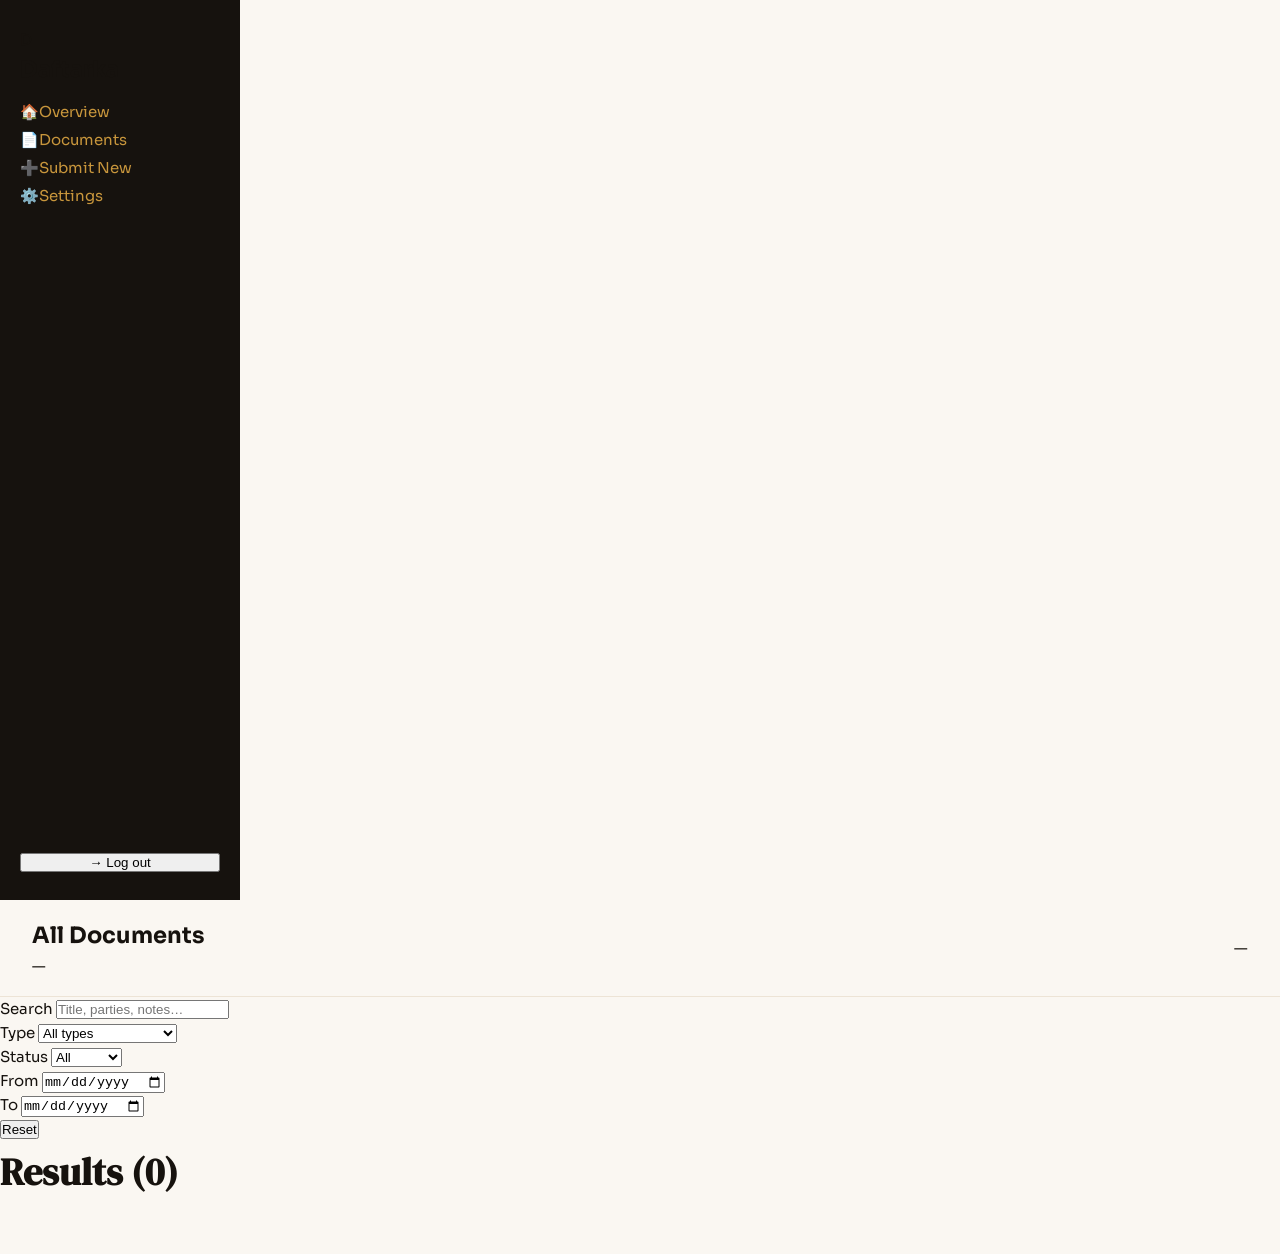
==== pages/documents.html @ 11930d3c "adding new feture" ====
<!DOCTYPE html>
<html lang="en">
<head>
  <meta charset="UTF-8" />
  <meta name="viewport" content="width=device-width, initial-scale=1.0" />
  <title>Documents — Daftarka</title>

  <link rel="preconnect" href="https://fonts.googleapis.com">
  <link rel="preconnect" href="https://fonts.gstatic.com" crossorigin>
  <link href="https://fonts.googleapis.com/css2?family=DM+Serif+Display&family=Sora:wght@300;400;500;600;700&display=swap" rel="stylesheet">

  <link rel="stylesheet" href="../styles/style.css" />
</head>
<body class="dash-body">

  <!-- SIDEBAR -->
  <aside class="sidebar">
    <div class="sidebar-brand">
      <div class="brand-logo">D</div>
      <h1 class="brand-name">Daftarka</h1>
    </div>

    <nav class="sidebar-nav">
      <a href="dashboard.html" data-nav="overview" class="nav-link">
        <span class="nav-icon">🏠</span><span>Overview</span>
      </a>
      <a href="documents.html" data-nav="documents" class="nav-link active">
        <span class="nav-icon">📄</span><span>Documents</span>
      </a>
      <a href="#" data-nav="submit" class="nav-link">
        <span class="nav-icon">➕</span><span>Submit New</span>
      </a>
      <a href="settings.html" data-nav="settings" class="nav-link">
        <span class="nav-icon">⚙️</span><span>Settings</span>
      </a>
    </nav>

    <button id="logout-btn" class="logout-btn">→ Log out</button>
  </aside>

  <!-- MAIN -->
  <main class="dash-main">
    <header class="dash-topbar">
      <div>
        <h2 class="dash-page-title">All Documents</h2>
        <p class="dash-page-sub" id="dash-office-name">—</p>
      </div>
      <div class="topbar-avatar" id="dash-avatar">—</div>
    </header>

    <!-- FILTERS -->
    <section class="filters-bar">
      <div class="filter-group">
        <label for="filter-search">Search</label>
        <input type="text" id="filter-search" placeholder="Title, parties, notes…" />
      </div>

      <div class="filter-group">
        <label for="filter-type">Type</label>
        <select id="filter-type">
          <option value="">All types</option>
          <option>Land Transfer</option>
          <option>Marriage Certificate</option>
          <option>Power of Attorney</option>
          <option>Affidavit</option>
          <option>Sale Agreement</option>
          <option>Will</option>
          <option>Other</option>
        </select>
      </div>

      <div class="filter-group">
        <label for="filter-status">Status</label>
        <select id="filter-status">
          <option value="">All</option>
          <option>Verified</option>
          <option>Pending</option>
        </select>
      </div>

      <div class="filter-group">
        <label for="filter-from">From</label>
        <input type="date" id="filter-from" />
      </div>

      <div class="filter-group">
        <label for="filter-to">To</label>
        <input type="date" id="filter-to" />
      </div>

      <button id="filter-reset" class="btn-secondary">Reset</button>
    </section>

    <!-- RESULTS -->
    <section class="dash-section">
      <div class="section-header">
        <h3 class="section-title">Results <span id="result-count" class="result-count">(0)</span></h3>
      </div>
      <div id="doc-list-body"></div>
    </section>
  </main>

  <!-- SCRIPTS -->
  <script src="../scripts/storage.js"></script>
  <script src="../scripts/file-storage.js"></script>
  <script src="../scripts/documents.js"></script>
</body>
</html>
---- styles/style.css ----
/* ============================================================
   DAFTARKA — Somalia Notary Portal
   Design: warm sand + deep ink, editorial & trustworthy
   ============================================================ */

/* --- VARIABLES ------------------------------------------- */
:root {
  --ink:        #16120e;
  --ink-soft:   #4a3f35;
  --sand:       #f5efe6;
  --sand-dark:  #ede4d6;
  --cream:      #faf7f2;
  --gold:       #c8963c;
  --gold-light: #f0d9a8;
  --rust:       #b5451b;
  --green:      #2d7a51;
  --green-pale: #d4eddf;
  --amber-pale: #fef3dc;
  --white:      #ffffff;
  --shadow-sm:  0 1px 3px rgba(22,18,14,.08);
  --shadow-md:  0 4px 16px rgba(22,18,14,.10);
  --shadow-lg:  0 8px 32px rgba(22,18,14,.13);
  --radius:     12px;
  --radius-lg:  18px;
  --font-body:  'Sora', sans-serif;
  --font-serif: 'DM Serif Display', serif;
  --transition: 180ms ease;
}

/* --- RESET & BASE --------------------------------------- */
*, *::before, *::after { box-sizing: border-box; margin: 0; padding: 0; }

html { scroll-behavior: smooth; }

body {
  font-family: var(--font-body);
  font-size: 15px;
  color: var(--ink);
  background: var(--cream);
  line-height: 1.6;
  -webkit-font-smoothing: antialiased;
}

a { color: var(--gold); text-decoration: none; transition: opacity var(--transition); }
a:hover { opacity: .75; }

img, svg { display: block; max-width: 100%; }

/* --- UTILITY -------------------------------------------- */
.container {
  max-width: 1100px;
  margin: 0 auto;
  padding: 0 32px;
}

/* --- BUTTONS -------------------------------------------- */
.btn {
  display: inline-flex;
  align-items: center;
  gap: 8px;
  padding: 10px 22px;
  border-radius: 8px;
  font-family: var(--font-body);
  font-size: 14px;
  font-weight: 600;
  cursor: pointer;
  border: none;
  transition: all var(--transition);
  text-decoration: none;
  white-space: nowrap;
}

.btn-primary {
  background: var(--ink);
  color: var(--white);
}
.btn-primary:hover {
  background: #2c2218;
  opacity: 1;
  transform: translateY(-1px);
  box-shadow: var(--shadow-md);
}

.btn-ghost {
  background: transparent;
  color: var(--ink);
  border: 1.5px solid rgba(22,18,14,.18);
}
.btn-ghost:hover {
  background: var(--sand);
  opacity: 1;
}

.btn-lg { padding: 13px 28px; font-size: 15px; border-radius: 10px; }
.btn-full { width: 100%; justify-content: center; }

/* --- LOGO ----------------------------------------------- */
.nav-logo {
  display: inline-flex;
  align-items: center;
  gap: 10px;
  text-decoration: none;
  opacity: 1 !important;
}

.logo-mark {
  width: 36px;
  height: 36px;
  background: var(--ink);
  color: var(--white);
  border-radius: 9px;
  display: flex;
  align-items: center;
  justify-content: center;
  font-weight: 800;
  font-size: 18px;
  flex-shrink: 0;
}

.logo-text {
  font-family: var(--font-serif);
  font-size: 22px;
  color: var(--ink);
  letter-spacing: -.3px;
}

/* ============================================================
   HOME PAGE
   ============================================================ */

.home-page { background: var(--cream); }

/* NAV */
.nav {
  position: sticky;
  top: 0;
  z-index: 100;
  background: rgba(250,247,242,.88);
  backdrop-filter: blur(12px);
  border-bottom: 1px solid rgba(22,18,14,.08);
}

.nav-inner {
  max-width: 1100px;
  margin: 0 auto;
  padding: 0 32px;
  height: 64px;
  display: flex;
  align-items: center;
  justify-content: space-between;
}

.nav-links {
  display: flex;
  align-items: center;
  gap: 24px;
}

.nav-links a:not(.btn) {
  color: var(--ink-soft);
  font-size: 14px;
  font-weight: 500;
}

/* HERO */
.hero {
  min-height: calc(100vh - 64px);
  display: grid;
  grid-template-columns: 1fr 1fr;
  align-items: center;
  gap: 40px;
  max-width: 1100px;
  margin: 0 auto;
  padding: 80px 32px;
  position: relative;
}

.hero-bg-grid {
  position: fixed;
  inset: 0;
  background-image:
    linear-gradient(rgba(22,18,14,.04) 1px, transparent 1px),
    linear-gradient(90deg, rgba(22,18,14,.04) 1px, transparent 1px);
  background-size: 40px 40px;
  pointer-events: none;
  z-index: 0;
}

.hero-inner {
  position: relative;
  z-index: 1;
}

.hero-badge {
  display: inline-flex;
  align-items: center;
  gap: 8px;
  background: var(--sand);
  border: 1px solid var(--sand-dark);
  border-radius: 999px;
  padding: 6px 16px;
  font-size: 13px;
  font-weight: 600;
  color: var(--ink-soft);
  margin-bottom: 28px;
  animation: fadeUp .5s ease both;
}

.hero-headline {
  font-family: var(--font-serif);
  font-size: clamp(36px, 4.5vw, 58px);
  line-height: 1.1;
  color: var(--ink);
  margin-bottom: 22px;
  animation: fadeUp .5s .1s ease both;
}

.hero-headline em {
  color: var(--gold);
  font-style: italic;
}

.hero-sub {
  font-size: 17px;
  color: var(--ink-soft);
  max-width: 480px;
  line-height: 1.7;
  margin-bottom: 36px;
  animation: fadeUp .5s .2s ease both;
}

.hero-actions {
  display: flex;
  gap: 14px;
  flex-wrap: wrap;
  margin-bottom: 48px;
  animation: fadeUp .5s .3s ease both;
}

.hero-stat-row {
  display: flex;
  align-items: center;
  gap: 24px;
  animation: fadeUp .5s .4s ease both;
}

.hero-stat strong {
  display: block;
  font-size: 20px;
  font-weight: 700;
  color: var(--ink);
}

.hero-stat span {
  font-size: 12px;
  color: var(--ink-soft);
  text-transform: uppercase;
  letter-spacing: .05em;
}

.hero-stat-divider {
  width: 1px;
  height: 32px;
  background: rgba(22,18,14,.12);
}

/* HERO VISUAL */
.hero-visual {
  position: relative;
  z-index: 1;
  display: flex;
  flex-direction: column;
  gap: 16px;
  animation: fadeUp .5s .2s ease both;
}

.doc-card {
  background: var(--white);
  border: 1px solid var(--sand-dark);
  border-radius: var(--radius);
  padding: 18px 20px;
  display: flex;
  align-items: center;
  gap: 14px;
  box-shadow: var(--shadow-sm);
  transition: transform var(--transition), box-shadow var(--transition);
}

.doc-card:hover {
  transform: translateX(4px);
  box-shadow: var(--shadow-md);
}

.doc-card-1 { margin-left: 0; }
.doc-card-2 { margin-left: 24px; }
.doc-card-3 { margin-left: 48px; }

.doc-card-icon {
  font-size: 26px;
  flex-shrink: 0;
}

.doc-card-info {
  display: flex;
  flex-direction: column;
  flex: 1;
}

.doc-name {
  font-size: 14px;
  font-weight: 600;
  color: var(--ink);
}

.doc-meta {
  font-size: 12px;
  color: var(--ink-soft);
}

.doc-badge {
  font-size: 11px;
  font-weight: 700;
  padding: 4px 10px;
  border-radius: 999px;
  text-transform: uppercase;
  letter-spacing: .05em;
  flex-shrink: 0;
}

.doc-badge.verified {
  background: var(--green-pale);
  color: var(--green);
}

.doc-badge.pending {
  background: var(--amber-pale);
  color: #a06c00;
}

/* PROBLEM SECTION */
.problem-section {
  background: var(--sand);
  padding: 100px 0;
}

.section-label {
  font-size: 12px;
  font-weight: 700;
  text-transform: uppercase;
  letter-spacing: .1em;
  color: var(--gold);
  margin-bottom: 14px;
}

.section-title {
  font-family: var(--font-serif);
  font-size: clamp(28px, 3vw, 42px);
  color: var(--ink);
  margin-bottom: 52px;
}

.problem-grid {
  display: grid;
  grid-template-columns: repeat(3, 1fr);
  gap: 28px;
}

.problem-card {
  background: var(--white);
  border-radius: var(--radius-lg);
  padding: 32px 28px;
  box-shadow: var(--shadow-sm);
  transition: transform var(--transition), box-shadow var(--transition);
}

.problem-card:hover {
  transform: translateY(-4px);
  box-shadow: var(--shadow-md);
}

.problem-icon {
  font-size: 32px;
  margin-bottom: 16px;
}

.problem-card h3 {
  font-size: 17px;
  font-weight: 700;
  margin-bottom: 10px;
}

.problem-card p {
  font-size: 14px;
  color: var(--ink-soft);
  line-height: 1.7;
}

/* HOW IT WORKS */
.how-section {
  padding: 100px 0;
}

.steps {
  display: flex;
  align-items: flex-start;
  gap: 16px;
  margin-bottom: 56px;
}

.step {
  flex: 1;
  background: var(--white);
  border: 1px solid var(--sand-dark);
  border-radius: var(--radius-lg);
  padding: 32px 28px;
}

.step-number {
  font-family: var(--font-serif);
  font-size: 44px;
  color: var(--gold-light);
  line-height: 1;
  margin-bottom: 16px;
}

.step h3 {
  font-size: 17px;
  font-weight: 700;
  margin-bottom: 10px;
}

.step p {
  font-size: 14px;
  color: var(--ink-soft);
  line-height: 1.7;
}

.step-arrow {
  font-size: 24px;
  color: var(--sand-dark);
  padding-top: 40px;
  flex-shrink: 0;
}

.how-cta {
  text-align: center;
}

/* FOOTER */
.footer {
  background: var(--ink);
  padding: 40px 0;
}

.footer-inner {
  display: flex;
  align-items: center;
  justify-content: space-between;
  gap: 24px;
  flex-wrap: wrap;
}

.footer .logo-text,
.footer .logo-mark {
  color: var(--sand);
}

.footer .logo-mark {
  background: rgba(255,255,255,.12);
}

.footer-copy {
  font-size: 13px;
  color: rgba(245,239,230,.45);
}

/* ============================================================
   AUTH PAGES (SIGNUP / LOGIN)
   ============================================================ */

.auth-page {
  background: var(--sand);
  min-height: 100vh;
}

.auth-layout {
  display: grid;
  grid-template-columns: 1fr 1fr;
  min-height: 100vh;
}

/* Left panel */
.auth-panel-left {
  background: var(--ink);
  padding: 48px;
  display: flex;
  flex-direction: column;
  gap: 40px;
  position: sticky;
  top: 0;
  height: 100vh;
}

.auth-panel-left .logo-text { color: var(--sand); }
.auth-panel-left .logo-mark { background: rgba(255,255,255,.12); color: var(--sand); }

.auth-panel-body {
  flex: 1;
  display: flex;
  flex-direction: column;
  justify-content: center;
}

.auth-panel-title {
  font-family: var(--font-serif);
  font-size: clamp(26px, 2.5vw, 36px);
  color: var(--sand);
  line-height: 1.25;
  margin-bottom: 32px;
}

.auth-panel-desc {
  font-size: 15px;
  color: rgba(245,239,230,.65);
  line-height: 1.7;
}

.auth-benefits {
  list-style: none;
  display: flex;
  flex-direction: column;
  gap: 16px;
}

.auth-benefits li {
  display: flex;
  align-items: center;
  gap: 12px;
  color: rgba(245,239,230,.85);
  font-size: 14px;
}

.benefit-icon {
  width: 22px;
  height: 22px;
  background: rgba(200,150,60,.25);
  color: var(--gold-light);
  border-radius: 50%;
  display: flex;
  align-items: center;
  justify-content: center;
  font-size: 12px;
  font-weight: 700;
  flex-shrink: 0;
}

.auth-panel-quote {
  border-top: 1px solid rgba(245,239,230,.12);
  padding-top: 32px;
}

.auth-panel-quote p {
  font-family: var(--font-serif);
  font-style: italic;
  font-size: 16px;
  color: rgba(245,239,230,.75);
  margin-bottom: 8px;
}

.auth-panel-quote span {
  font-size: 12px;
  color: rgba(245,239,230,.4);
}

/* Right panel */
.auth-panel-right {
  background: var(--cream);
  display: flex;
  align-items: center;
  justify-content: center;
  padding: 48px;
  overflow-y: auto;
}

.auth-form-wrap {
  width: 100%;
  max-width: 440px;
}

.auth-title {
  font-family: var(--font-serif);
  font-size: 32px;
  color: var(--ink);
  margin-bottom: 8px;
}

.auth-sub {
  font-size: 14px;
  color: var(--ink-soft);
  margin-bottom: 36px;
}

.auth-switch {
  text-align: center;
  margin-top: 24px;
  font-size: 14px;
  color: var(--ink-soft);
}

/* FORMS */
.form-row {
  margin-bottom: 20px;
}

.form-row-two {
  display: grid;
  grid-template-columns: 1fr 1fr;
  gap: 16px;
}

.form-group {
  display: flex;
  flex-direction: column;
  gap: 6px;
}

.form-group label {
  font-size: 13px;
  font-weight: 600;
  color: var(--ink);
}

.form-group input,
.form-group select,
.form-group textarea {
  padding: 11px 14px;
  border: 1.5px solid var(--sand-dark);
  border-radius: 8px;
  font-family: var(--font-body);
  font-size: 14px;
  color: var(--ink);
  background: var(--white);
  transition: border-color var(--transition), box-shadow var(--transition);
  width: 100%;
  outline: none;
}

.form-group input:focus,
.form-group select:focus,
.form-group textarea:focus {
  border-color: var(--ink);
  box-shadow: 0 0 0 3px rgba(22,18,14,.06);
}

.form-group input.has-error,
.form-group select.has-error {
  border-color: var(--rust);
}

.form-group textarea {
  resize: vertical;
}

.form-group .optional {
  font-weight: 400;
  color: var(--ink-soft);
}

.input-with-toggle {
  position: relative;
}

.input-with-toggle input {
  padding-right: 44px;
}

.toggle-password {
  position: absolute;
  right: 12px;
  top: 50%;
  transform: translateY(-50%);
  background: none;
  border: none;
  cursor: pointer;
  font-size: 16px;
  opacity: .5;
  transition: opacity var(--transition);
  padding: 4px;
}

.toggle-password:hover { opacity: 1; }

.field-error {
  font-size: 12px;
  color: var(--rust);
  min-height: 16px;
}

.form-message {
  padding: 12px 16px;
  border-radius: 8px;
  font-size: 14px;
  margin-bottom: 24px;
}

.form-message-error {
  background: #fdecea;
  color: var(--rust);
  border: 1px solid #f5c6c0;
}

.form-message-success {
  background: var(--green-pale);
  color: var(--green);
  border: 1px solid #b5dfc8;
}

/* Spinner */
.spinner {
  display: inline-block;
  width: 16px;
  height: 16px;
  border: 2px solid rgba(255,255,255,.3);
  border-top-color: var(--white);
  border-radius: 50%;
  animation: spin .6s linear infinite;
}

/* ============================================================
   DASHBOARD
   ============================================================ */

.dashboard-page {
  display: flex;
  background: var(--sand);
  min-height: 100vh;
}

/* SIDEBAR */
.sidebar {
  width: 240px;
  background: var(--ink);
  display: flex;
  flex-direction: column;
  padding: 28px 20px;
  position: sticky;
  top: 0;
  height: 100vh;
  flex-shrink: 0;
  gap: 12px;
}

.sidebar-logo { margin-bottom: 20px; }
.sidebar .logo-text { color: var(--sand); font-size: 19px; }
.sidebar .logo-mark { background: rgba(255,255,255,.1); color: var(--sand); width: 30px; height: 30px; font-size: 15px; }

.sidebar-nav {
  display: flex;
  flex-direction: column;
  gap: 4px;
  flex: 1;
}

.sidebar-link {
  display: flex;
  align-items: center;
  gap: 10px;
  padding: 10px 14px;
  border-radius: 8px;
  font-size: 13.5px;
  font-weight: 500;
  color: rgba(245,239,230,.55);
  text-decoration: none;
  transition: all var(--transition);
}

.sidebar-link:hover {
  background: rgba(245,239,230,.07);
  color: rgba(245,239,230,.9);
  opacity: 1;
}

.sidebar-link.active {
  background: rgba(245,239,230,.12);
  color: var(--sand);
}

.sidebar-icon { font-size: 16px; }

.btn-logout {
  display: flex;
  align-items: center;
  gap: 8px;
  padding: 10px 14px;
  border-radius: 8px;
  font-size: 13px;
  font-weight: 500;
  color: rgba(245,239,230,.35);
  background: none;
  border: none;
  cursor: pointer;
  transition: all var(--transition);
  font-family: var(--font-body);
  width: 100%;
}

.btn-logout:hover {
  background: rgba(181,69,27,.15);
  color: #f08060;
}

/* MAIN */
.dashboard-main {
  flex: 1;
  min-width: 0;
  display: flex;
  flex-direction: column;
}

/* TOPBAR */
.dash-topbar {
  background: var(--cream);
  border-bottom: 1px solid var(--sand-dark);
  padding: 18px 32px;
  display: flex;
  align-items: center;
  justify-content: space-between;
  position: sticky;
  top: 0;
  z-index: 10;
}

.dash-topbar-left {
  display: flex;
  align-items: center;
  gap: 16px;
}

.dash-greeting {
  font-size: 17px;
  font-weight: 700;
  color: var(--ink);
  line-height: 1.2;
}

.dash-office-name {
  font-size: 13px;
  color: var(--ink-soft);
  font-weight: 400;
}

.sidebar-toggle {
  display: none;
  background: none;
  border: none;
  font-size: 20px;
  cursor: pointer;
  color: var(--ink);
  padding: 4px;
}

.dash-avatar {
  width: 38px;
  height: 38px;
  background: var(--ink);
  color: var(--sand);
  border-radius: 50%;
  display: flex;
  align-items: center;
  justify-content: center;
  font-weight: 700;
  font-size: 15px;
}

/* STATS */
.dash-stats {
  display: grid;
  grid-template-columns: repeat(4, 1fr);
  gap: 20px;
  padding: 28px 32px;
}

.stat-card {
  background: var(--white);
  border: 1px solid var(--sand-dark);
  border-radius: var(--radius);
  padding: 22px 22px;
  display: flex;
  align-items: center;
  gap: 16px;
  box-shadow: var(--shadow-sm);
  transition: transform var(--transition);
}

.stat-card:hover { transform: translateY(-2px); }

.stat-card-accent {
  background: var(--ink);
  border-color: var(--ink);
}

.stat-card-accent .stat-label { color: rgba(245,239,230,.55); }
.stat-card-accent .stat-value { color: var(--sand); }

.stat-icon { font-size: 24px; flex-shrink: 0; }

.stat-body { display: flex; flex-direction: column; gap: 2px; }

.stat-label {
  font-size: 12px;
  text-transform: uppercase;
  letter-spacing: .05em;
  color: var(--ink-soft);
  font-weight: 600;
}

.stat-value {
  font-size: 28px;
  font-weight: 800;
  color: var(--ink);
  line-height: 1.1;
}

.stat-value-sm { font-size: 16px; }

/* ADD DOC BANNER */
.add-doc-banner {
  margin: 0 32px 28px;
  background: linear-gradient(135deg, var(--gold) 0%, #a07028 100%);
  border-radius: var(--radius-lg);
  padding: 28px 32px;
  display: flex;
  align-items: center;
  justify-content: space-between;
  gap: 24px;
}

.add-doc-banner-text h3 {
  font-family: var(--font-serif);
  font-size: 20px;
  color: var(--white);
  margin-bottom: 4px;
}

.add-doc-banner-text p {
  font-size: 13.5px;
  color: rgba(255,255,255,.75);
}

.add-doc-banner .btn-primary {
  background: var(--white);
  color: var(--ink);
  flex-shrink: 0;
}

.add-doc-banner .btn-primary:hover {
  background: var(--sand);
  transform: none;
}

/* DOC LIST */
.doc-list-section {
  margin: 0 32px 40px;
}

.doc-list-header {
  display: flex;
  align-items: center;
  justify-content: space-between;
  margin-bottom: 18px;
  gap: 16px;
}

.doc-list-header h2 {
  font-family: var(--font-serif);
  font-size: 22px;
  color: var(--ink);
}

.doc-search {
  padding: 9px 16px;
  border: 1.5px solid var(--sand-dark);
  border-radius: 8px;
  font-family: var(--font-body);
  font-size: 14px;
  width: 240px;
  background: var(--white);
  outline: none;
  transition: border-color var(--transition);
}

.doc-search:focus { border-color: var(--ink); }

.doc-table-wrap {
  background: var(--white);
  border: 1px solid var(--sand-dark);
  border-radius: var(--radius-lg);
  overflow: hidden;
  box-shadow: var(--shadow-sm);
}

.doc-table {
  width: 100%;
  border-collapse: collapse;
}

.doc-table th {
  text-align: left;
  padding: 13px 18px;
  font-size: 11.5px;
  font-weight: 700;
  text-transform: uppercase;
  letter-spacing: .06em;
  color: var(--ink-soft);
  background: var(--sand);
  border-bottom: 1px solid var(--sand-dark);
}

.doc-table td {
  padding: 14px 18px;
  font-size: 14px;
  color: var(--ink);
  border-bottom: 1px solid rgba(22,18,14,.05);
  vertical-align: middle;
}

.doc-table tr:last-child td { border-bottom: none; }

.doc-table tr:hover td { background: var(--cream); }

.doc-table .badge {
  display: inline-block;
  padding: 3px 10px;
  border-radius: 999px;
  font-size: 11px;
  font-weight: 700;
  text-transform: uppercase;
  letter-spacing: .05em;
}

.badge-verified { background: var(--green-pale); color: var(--green); }
.badge-pending  { background: var(--amber-pale); color: #a06c00; }

.doc-empty {
  text-align: center;
  padding: 60px 20px;
  color: var(--ink-soft);
  background: var(--white);
  border: 1px solid var(--sand-dark);
  border-radius: var(--radius-lg);
}

.doc-empty .empty-icon { font-size: 40px; margin-bottom: 16px; }
.doc-empty h3 { font-size: 16px; font-weight: 600; margin-bottom: 6px; }
.doc-empty p { font-size: 13px; color: rgba(74,63,53,.6); }

/* MODAL */
.modal-overlay {
  position: fixed;
  inset: 0;
  background: rgba(22,18,14,.5);
  z-index: 200;
  display: flex;
  align-items: center;
  justify-content: center;
  padding: 20px;
  backdrop-filter: blur(4px);
  animation: fadeIn .15s ease;
}

.modal {
  background: var(--cream);
  border-radius: var(--radius-lg);
  padding: 36px;
  width: 100%;
  max-width: 520px;
  box-shadow: var(--shadow-lg);
  animation: slideUp .2s ease;
}

.modal-header {
  display: flex;
  align-items: center;
  justify-content: space-between;
  margin-bottom: 28px;
}

.modal-header h3 {
  font-family: var(--font-serif);
  font-size: 22px;
}

.modal-close {
  background: none;
  border: none;
  font-size: 18px;
  cursor: pointer;
  color: var(--ink-soft);
  padding: 4px 8px;
  border-radius: 6px;
  transition: background var(--transition);
}

.modal-close:hover { background: var(--sand); }

.modal .form-group { margin-bottom: 18px; }

.modal-actions {
  display: flex;
  justify-content: flex-end;
  gap: 12px;
  margin-top: 28px;
}

/* ============================================================
   ANIMATIONS
   ============================================================ */

@keyframes fadeUp {
  from { opacity: 0; transform: translateY(18px); }
  to   { opacity: 1; transform: translateY(0); }
}

@keyframes fadeIn {
  from { opacity: 0; }
  to   { opacity: 1; }
}

@keyframes slideUp {
  from { opacity: 0; transform: translateY(20px); }
  to   { opacity: 1; transform: translateY(0); }
}

@keyframes spin {
  to { transform: rotate(360deg); }
}

/* ============================================================
   RESPONSIVE
   ============================================================ */

@media (max-width: 960px) {
  .hero {
    grid-template-columns: 1fr;
    min-height: auto;
    padding: 60px 24px;
  }
  .hero-visual { display: none; }
  .problem-grid { grid-template-columns: 1fr; }
  .steps { flex-direction: column; }
  .step-arrow { transform: rotate(90deg); align-self: center; padding: 0; }
  .auth-layout { grid-template-columns: 1fr; }
  .auth-panel-left { display: none; }
  .auth-panel-right { padding: 40px 24px; }
  .dash-stats { grid-template-columns: repeat(2, 1fr); }
}

@media (max-width: 768px) {
  .sidebar { display: none; }
  .sidebar.open { display: flex; position: fixed; inset: 0; z-index: 300; width: 260px; }
  .sidebar-toggle { display: block; }
  .dashboard-main { width: 100%; }
  .dash-topbar { padding: 14px 20px; }
  .dash-stats { padding: 20px; }
  .add-doc-banner,
  .doc-list-section { margin-left: 20px; margin-right: 20px; }
  .add-doc-banner { flex-direction: column; align-items: flex-start; }
  .nav-links a:not(.btn) { display: none; }
  .form-row-two { grid-template-columns: 1fr; }
}

@media (max-width: 480px) {
  .dash-stats { grid-template-columns: 1fr 1fr; }
  .hero-stat-row { flex-wrap: wrap; gap: 16px; }
}
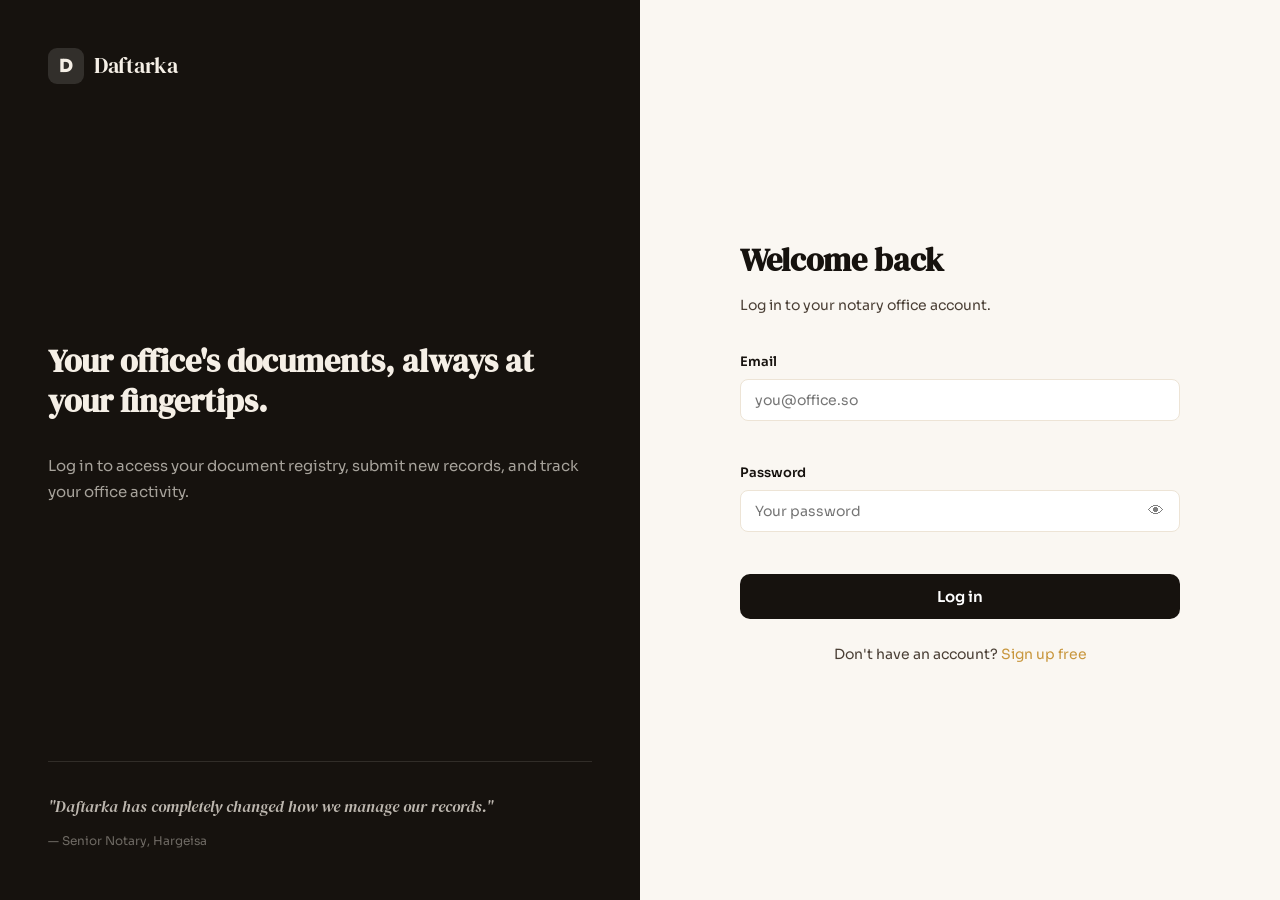
==== commit 2d6730e2: "Updating the whole pages" ====
--- a/pages/documents.html
+++ b/pages/documents.html
@@ -11,35 +11,35 @@
 
   <link rel="stylesheet" href="../styles/style.css" />
 </head>
-<body class="dash-body">
+<body class="dashboard-page">
 
   <!-- SIDEBAR -->
   <aside class="sidebar">
-    <div class="sidebar-brand">
-      <div class="brand-logo">D</div>
-      <h1 class="brand-name">Daftarka</h1>
-    </div>
-
+    <a href="../index.html" class="nav-logo sidebar-logo">
+      <span class="logo-mark">D</span>
+      <span class="logo-text">Daftarka</span>
+    </a>
     <nav class="sidebar-nav">
-      <a href="dashboard.html" data-nav="overview" class="nav-link">
-        <span class="nav-icon">🏠</span><span>Overview</span>
+      <a href="dashboard.html" data-nav="overview" class="sidebar-link">
+        <span class="sidebar-icon">🏠</span> Overview
       </a>
-      <a href="documents.html" data-nav="documents" class="nav-link active">
-        <span class="nav-icon">📄</span><span>Documents</span>
+      <a href="documents.html" data-nav="documents" class="sidebar-link">
+        <span class="sidebar-icon">📄</span> Documents
       </a>
-      <a href="#" data-nav="submit" class="nav-link">
-        <span class="nav-icon">➕</span><span>Submit New</span>
+      <a href="#" data-nav="submit" class="sidebar-link">
+        <span class="sidebar-icon">➕</span> Submit New
       </a>
-      <a href="settings.html" data-nav="settings" class="nav-link">
-        <span class="nav-icon">⚙️</span><span>Settings</span>
+      <a href="settings.html" data-nav="settings" class="sidebar-link">
+        <span class="sidebar-icon">⚙️</span> Settings
       </a>
     </nav>
-
-    <button id="logout-btn" class="logout-btn">→ Log out</button>
+    <button class="btn-logout" id="logout-btn">
+      <span>→</span> Log out
+    </button>
   </aside>
 
   <!-- MAIN -->
-  <main class="dash-main">
+  <main class="dashboard-main">
     <header class="dash-topbar">
       <div>
         <h2 class="dash-page-title">All Documents</h2>
--- a/styles/style.css
+++ b/styles/style.css
@@ -91,6 +91,26 @@
   opacity: 1;
 }
 
+.btn-secondary {
+  background: transparent;
+  color: var(--ink);
+  border: 1.5px solid rgba(22,18,14,.18);
+}
+.btn-secondary:hover {
+  background: var(--sand);
+  opacity: 1;
+}
+
+.btn-danger {
+  background: transparent;
+  color: var(--rust);
+  border: 1.5px solid rgba(181,69,27,.32);
+}
+.btn-danger:hover {
+  background: rgba(181,69,27,.08);
+  opacity: 1;
+}
+
 .btn-lg { padding: 13px 28px; font-size: 15px; border-radius: 10px; }
 .btn-full { width: 100%; justify-content: center; }
 
@@ -664,6 +684,18 @@
 .form-group .optional {
   font-weight: 400;
   color: var(--ink-soft);
+}
+
+.form-group input[type="file"] {
+  padding: 9px 12px;
+  background: var(--sand);
+  cursor: pointer;
+}
+
+.field-hint {
+  font-size: 12px;
+  color: var(--ink-soft);
+  margin-top: 2px;
 }
 
 .input-with-toggle {
@@ -836,14 +868,22 @@
   gap: 16px;
 }
 
-.dash-greeting {
+.dash-greeting,
+.dash-page-title {
   font-size: 17px;
   font-weight: 700;
   color: var(--ink);
   line-height: 1.2;
 }
 
-.dash-office-name {
+.dash-page-title {
+  font-family: var(--font-serif);
+  font-size: 24px;
+  font-weight: 400;
+}
+
+.dash-office-name,
+.dash-page-sub {
   font-size: 13px;
   color: var(--ink-soft);
   font-weight: 400;
@@ -1041,6 +1081,24 @@
 .badge-verified { background: var(--green-pale); color: var(--green); }
 .badge-pending  { background: var(--amber-pale); color: #a06c00; }
 
+.link-btn {
+  background: none;
+  border: none;
+  padding: 4px 8px;
+  font-family: var(--font-body);
+  font-size: 13px;
+  font-weight: 600;
+  color: var(--gold);
+  cursor: pointer;
+  border-radius: 6px;
+  transition: background var(--transition);
+}
+
+.link-btn:hover {
+  background: var(--amber-pale);
+  opacity: 1;
+}
+
 .doc-empty {
   text-align: center;
   padding: 60px 20px;
@@ -1076,6 +1134,8 @@
   max-width: 520px;
   box-shadow: var(--shadow-lg);
   animation: slideUp .2s ease;
+  max-height: 90vh;
+  overflow-y: auto;
 }
 
 .modal-header {
@@ -1110,6 +1170,186 @@
   justify-content: flex-end;
   gap: 12px;
   margin-top: 28px;
+}
+
+/* ============================================================
+   DOCUMENTS PAGE
+   ============================================================ */
+
+.filters-bar {
+  margin: 28px 32px 0;
+  background: var(--white);
+  border: 1px solid var(--sand-dark);
+  border-radius: var(--radius-lg);
+  padding: 20px 24px;
+  display: flex;
+  flex-wrap: wrap;
+  align-items: flex-end;
+  gap: 16px;
+  box-shadow: var(--shadow-sm);
+}
+
+.filter-group {
+  display: flex;
+  flex-direction: column;
+  gap: 6px;
+  flex: 1 1 140px;
+  min-width: 140px;
+}
+
+.filter-group label {
+  font-size: 11px;
+  font-weight: 700;
+  text-transform: uppercase;
+  letter-spacing: .06em;
+  color: var(--ink-soft);
+}
+
+.filter-group input,
+.filter-group select {
+  padding: 9px 12px;
+  border: 1.5px solid var(--sand-dark);
+  border-radius: 8px;
+  font-family: var(--font-body);
+  font-size: 14px;
+  color: var(--ink);
+  background: var(--white);
+  outline: none;
+  transition: border-color var(--transition);
+}
+
+.filter-group input:focus,
+.filter-group select:focus {
+  border-color: var(--ink);
+}
+
+.filters-bar .btn-secondary {
+  padding: 9px 18px;
+  font-size: 13px;
+  border-radius: 8px;
+  height: 40px;
+  align-self: flex-end;
+}
+
+.dash-section {
+  margin: 24px 32px 40px;
+}
+
+.section-header {
+  display: flex;
+  align-items: center;
+  justify-content: space-between;
+  margin-bottom: 18px;
+}
+
+.section-header .section-title {
+  font-family: var(--font-serif);
+  font-size: 22px;
+  color: var(--ink);
+  margin-bottom: 0;
+}
+
+.result-count {
+  font-family: var(--font-body);
+  font-size: 14px;
+  font-weight: 400;
+  color: var(--ink-soft);
+  margin-left: 6px;
+}
+
+/* ============================================================
+   SETTINGS PAGE
+   ============================================================ */
+
+.settings-card {
+  background: var(--white);
+  border: 1px solid var(--sand-dark);
+  border-radius: var(--radius-lg);
+  padding: 32px;
+  margin: 24px 32px;
+  box-shadow: var(--shadow-sm);
+}
+
+.settings-card .section-title {
+  font-family: var(--font-serif);
+  font-size: 20px;
+  color: var(--ink);
+  margin-bottom: 6px;
+}
+
+.settings-card .section-sub {
+  font-size: 13.5px;
+  color: var(--ink-soft);
+  margin-bottom: 24px;
+}
+
+.settings-form {
+  display: grid;
+  gap: 18px;
+  max-width: 480px;
+}
+
+.settings-form .form-row {
+  display: flex;
+  flex-direction: column;
+  gap: 6px;
+  margin-bottom: 0;
+}
+
+.settings-form .form-row label {
+  font-size: 13px;
+  font-weight: 600;
+  color: var(--ink);
+}
+
+.settings-form .form-row input {
+  padding: 11px 14px;
+  border: 1.5px solid var(--sand-dark);
+  border-radius: 8px;
+  font-family: var(--font-body);
+  font-size: 14px;
+  color: var(--ink);
+  background: var(--white);
+  outline: none;
+  transition: border-color var(--transition), box-shadow var(--transition);
+}
+
+.settings-form .form-row input:focus {
+  border-color: var(--ink);
+  box-shadow: 0 0 0 3px rgba(22,18,14,.06);
+}
+
+.form-actions {
+  display: flex;
+  align-items: center;
+  gap: 14px;
+  margin-top: 8px;
+}
+
+.form-msg {
+  font-size: 13px;
+  font-weight: 500;
+}
+
+.form-msg-success { color: var(--green); }
+.form-msg-error   { color: var(--rust); }
+
+.danger-zone {
+  border-color: rgba(181,69,27,.25);
+}
+
+.danger-actions {
+  display: flex;
+  gap: 12px;
+  margin-bottom: 12px;
+  flex-wrap: wrap;
+}
+
+.danger-note {
+  font-size: 12.5px;
+  color: var(--ink-soft);
+  line-height: 1.6;
+  max-width: 540px;
 }
 
 /* ============================================================
@@ -1167,9 +1407,186 @@
   .add-doc-banner { flex-direction: column; align-items: flex-start; }
   .nav-links a:not(.btn) { display: none; }
   .form-row-two { grid-template-columns: 1fr; }
+  .filters-bar,
+  .dash-section,
+  .settings-card { margin-left: 20px; margin-right: 20px; }
+  .filters-bar { flex-direction: column; align-items: stretch; }
+  .filter-group { flex: 1 1 auto; }
+  .danger-actions { flex-direction: column; }
 }
 
 @media (max-width: 480px) {
   .dash-stats { grid-template-columns: 1fr 1fr; }
   .hero-stat-row { flex-wrap: wrap; gap: 16px; }
 }
+
+/* ============================================================
+   MOBILE FIXES — append to end of style.css
+   ============================================================ */
+
+/* Below 480px: phones */
+@media (max-width: 480px) {
+
+  /* Stop horizontal overflow from anywhere */
+  body { overflow-x: hidden; }
+
+  /* Stats: one card per row on narrow phones */
+  .dash-stats {
+    grid-template-columns: 1fr;
+    gap: 12px;
+    padding: 16px;
+  }
+
+  .stat-card {
+    padding: 16px;
+  }
+
+  .stat-value { font-size: 24px; }
+
+  /* Topbar: tighter on narrow screens */
+  .dash-topbar {
+    padding: 12px 16px;
+  }
+
+  .dash-greeting,
+  .dash-page-title {
+    font-size: 16px;
+  }
+
+  .dash-page-title { font-size: 20px; }
+
+  /* Banner: stack the button below the text */
+  .add-doc-banner {
+    margin: 0 16px 20px;
+    padding: 20px;
+    flex-direction: column;
+    align-items: stretch;
+    gap: 14px;
+  }
+
+  .add-doc-banner-text h3 { font-size: 17px; }
+
+  .add-doc-banner .btn-primary {
+    width: 100%;
+    justify-content: center;
+  }
+
+  /* Doc list header: stack title + search */
+  .doc-list-section,
+  .dash-section {
+    margin: 0 16px 28px;
+  }
+
+  .doc-list-header {
+    flex-direction: column;
+    align-items: stretch;
+    gap: 12px;
+  }
+
+  .doc-search {
+    width: 100%;
+  }
+
+  /* Tables: allow horizontal scroll WITHIN the wrap, not the page */
+  .doc-table-wrap {
+    overflow-x: auto;
+    -webkit-overflow-scrolling: touch;
+  }
+
+  .doc-table {
+    min-width: 560px; /* keeps columns readable; scroll horizontally inside */
+  }
+
+  .doc-table th,
+  .doc-table td {
+    padding: 10px 12px;
+    font-size: 13px;
+  }
+
+  /* Filters bar: single column */
+  .filters-bar {
+    margin: 16px;
+    padding: 16px;
+    flex-direction: column;
+    align-items: stretch;
+    gap: 12px;
+  }
+
+  .filter-group { min-width: 0; }
+
+  .filters-bar .btn-secondary {
+    width: 100%;
+  }
+
+  /* Settings: full-width cards, no big gutters */
+  .settings-card {
+    margin: 16px;
+    padding: 20px;
+  }
+
+  .settings-form { max-width: 100%; }
+
+  .danger-actions {
+    flex-direction: column;
+  }
+
+  .danger-actions button { width: 100%; }
+
+  /* Modal: fits phone screens */
+  .modal {
+    padding: 24px;
+    max-height: 92vh;
+  }
+
+  .modal-header h3 { font-size: 19px; }
+
+  .modal-actions {
+    flex-direction: column-reverse;
+    gap: 10px;
+  }
+
+  .modal-actions .btn {
+    width: 100%;
+    justify-content: center;
+  }
+
+  /* Form rows: never side-by-side on phones */
+  .form-row-two {
+    grid-template-columns: 1fr;
+    gap: 0;
+  }
+}
+
+/* ============================================================
+   HOMEPAGE NAV FIX — append after the mobile-fixes block
+   ============================================================ */
+
+@media (max-width: 480px) {
+
+  /* Tighten the nav inner padding so the logo isn't crushed */
+  .nav-inner {
+    padding: 0 16px;
+    gap: 8px;
+  }
+
+  /* Smaller logo on phones */
+  .nav .logo-mark {
+    width: 30px;
+    height: 30px;
+    font-size: 15px;
+  }
+
+  .nav .logo-text {
+    font-size: 18px;
+  }
+
+  /* Smaller nav buttons */
+  .nav .btn {
+    padding: 8px 14px;
+    font-size: 13px;
+  }
+
+  .nav-links {
+    gap: 8px;
+  }
+}
